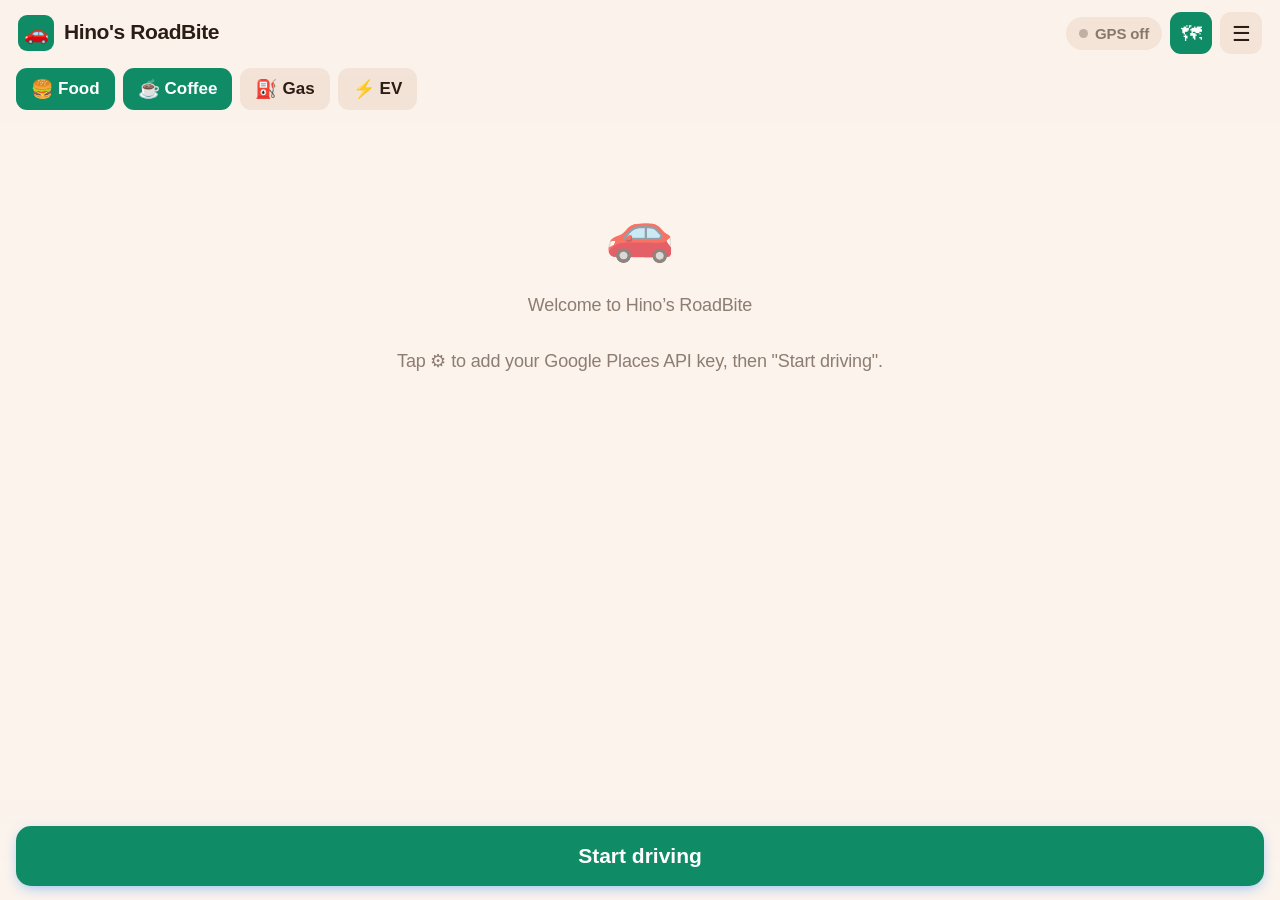
==== warm/index.html @ 53ab67bc "Add warm-themed variant site at /warm/ Separate page that reuses the shared app.js + injected config" ====
<!DOCTYPE html>
<html lang="en">
<head>
  <meta charset="UTF-8" />
  <meta name="viewport" content="width=device-width, initial-scale=1, viewport-fit=cover, maximum-scale=1, user-scalable=no" />
  <meta name="theme-color" media="(prefers-color-scheme: light)" content="#fbf3ec" />
  <meta name="theme-color" media="(prefers-color-scheme: dark)" content="#19120e" />
  <meta name="apple-mobile-web-app-capable" content="yes" />
  <meta name="apple-mobile-web-app-status-bar-style" content="default" />
  <meta name="apple-mobile-web-app-title" content="Hino's RoadBite" />
  <link rel="manifest" href="manifest.webmanifest" />
  <link rel="apple-touch-icon" href="../icon-180.png" />
  <link rel="stylesheet" href="../style.css" />
  <link rel="stylesheet" href="warm.css" />
  <title>RoadBite — Warm</title>
</head>
<body>
  <header id="status-bar">
    <div class="brand">
      <span class="logo">🚗</span>
      <span class="title">Hino's RoadBite</span>
    </div>
    <div class="header-actions">
      <div id="gps" class="gps off">
        <span class="dot"></span>
        <span id="gps-text">GPS off</span>
      </div>
      <button id="map-toggle" class="icon-btn" aria-label="Toggle map">🗺</button>
      <button id="menu-btn" class="icon-btn" aria-label="Menu">☰</button>
    </div>
  </header>

  <nav id="filters">
    <div class="cats" id="cat-list">
      <button class="cat-chip active" data-cat="food"><span>🍔</span> Food</button>
      <button class="cat-chip active" data-cat="coffee"><span>☕</span> Coffee</button>
      <button class="cat-chip" data-cat="gas"><span>⛽</span> Gas</button>
      <button class="cat-chip" data-cat="ev"><span>⚡</span> EV</button>
    </div>
  </nav>

  <main>
    <div id="map-wrap" class="map-wrap hidden">
      <div id="map" class="map"></div>
      <button id="recenter-btn" class="recenter" aria-label="Recenter on my location">
        <svg viewBox="0 0 24 24" fill="none" stroke="currentColor" stroke-width="2" stroke-linecap="round">
          <circle cx="12" cy="12" r="6"/>
          <line x1="12" y1="1.5" x2="12" y2="4"/><line x1="12" y1="20" x2="12" y2="22.5"/>
          <line x1="1.5" y1="12" x2="4" y2="12"/><line x1="20" y1="12" x2="22.5" y2="12"/>
          <circle cx="12" cy="12" r="1.6" fill="currentColor" stroke="none"/>
        </svg>
      </button>
    </div>
    <div id="quick-dest" class="quick hidden"></div>
    <div id="heading-banner" class="hidden"></div>
    <div id="controls" class="hidden">
      <div class="controls-row">
        <div class="sort-seg" id="sort-seg">
          <button class="sort-btn active" data-sort="best">Best</button>
          <button class="sort-btn" data-sort="closest">Closest</button>
          <button class="sort-btn" data-sort="cheapest">Cheapest</button>
        </div>
        <button id="opennow-toggle" class="chip">Open now</button>
      </div>
      <div class="controls-row time-row" id="time-seg">
        <span class="time-label">⏱ Reach in</span>
        <button class="time-btn active" data-min="0">Any</button>
        <button class="time-btn" data-min="15">15 min</button>
        <button class="time-btn" data-min="30">30 min</button>
        <button class="time-btn" data-min="60">1 hr</button>
      </div>
    </div>
    <ul id="results"></ul>
    <div id="empty" class="empty hidden"></div>
  </main>

  <button id="start-btn" class="primary">Start driving</button>

  <!-- Settings sheet -->
  <div id="settings" class="sheet hidden">
    <div class="sheet-inner">
      <h2>Settings</h2>

      <label class="field">
        <span>Google Places API key</span>
        <input id="api-key" type="text" placeholder="AIza…" autocomplete="off" spellcheck="false" />
        <small>Stored only on this device. Needs Maps JavaScript API + Places API (New) enabled.</small>
      </label>

      <label class="field">
        <span>Destination <span id="dest-status" class="muted"></span></span>
        <input id="dest" type="text" placeholder="e.g. Lewiston, ME" autocomplete="off" />
        <small>Sets your travel direction toward this place. Leave blank to use your live GPS heading.</small>
      </label>

      <label class="field">
        <span>🏠 Home <span id="home-status" class="muted"></span></span>
        <input id="home" type="text" placeholder="e.g. Philadelphia, PA" autocomplete="off" />
        <small>Appears as a one-tap destination on the home screen.</small>
      </label>

      <div class="field">
        <span>⭐ Favorite destinations</span>
        <div id="fav-list" class="favs"></div>
        <div class="fav-add">
          <input id="fav-input" type="text" placeholder="Add a place…" autocomplete="off" />
          <button id="fav-add-btn" type="button" class="chip">Add</button>
        </div>
        <small id="fav-msg">Saved places show as one-tap chips at the top of the home screen.</small>
      </div>

      <div class="field">
        <span>Cuisines <span class="muted">(food category)</span></span>
        <div id="cuisine-list" class="cuisines"></div>
        <small>Pick one or more to narrow restaurants. None selected = all restaurants.</small>
      </div>

      <label class="field row">
        <input id="starbucks-only" type="checkbox" />
        <span>Starbucks only (coffee)</span>
      </label>

      <label class="field row">
        <input id="alert-nearby" type="checkbox" />
        <span>Buzz me when a great stop (≥4.5★) is within 1 mi</span>
      </label>

      <label class="field row">
        <input id="units-km" type="checkbox" />
        <span>Show distances in kilometers</span>
      </label>

      <label class="field row">
        <input id="ahead-only" type="checkbox" checked />
        <span>Only show places ahead of me</span>
      </label>

      <hr />

      <details>
        <summary>Fine-tuning (ratings, detour, range)</summary>
        <div id="stepper-list" class="steppers-list"></div>
      </details>
      <details>
        <summary>How to use</summary>
        <ol class="help">
          <li>Pick what you want from the chips up top — <b>Food</b>, <b>Coffee</b>, <b>Gas</b>, <b>EV</b> (tap more than one).</li>
          <li>Tap <b>Start driving</b> to use your live GPS. Results refresh as you drive.</li>
          <li>Set a <b>Destination</b> (or tap <b>Home</b> / a ⭐ favorite) to aim suggestions that way — or leave it on <b>📍 Live</b> to follow your heading.</li>
          <li>Use <b>Best / Closest / Cheapest</b> to re-sort, and <b>Open now</b> to hide closed spots.</li>
          <li>Tap the blue arrow for turn-by-turn in Maps. Tap a row to find it on the 🗺 map (and a pin to find its row).</li>
        </ol>
      </details>

      <details>
        <summary>About</summary>
        <p class="muted">Hino’s RoadBite finds well-rated restaurants, coffee, gas, and EV charging just ahead of you on a drive — ranked by how little they add to your route. Built for the Philadelphia ⇄ Lewiston, ME run. Place data and ratings from Google.</p>
        <p class="muted">Version <span id="app-version">1.0</span> · <a href="https://github.com/srinidharmalingam-create/roadbite" target="_blank" rel="noopener">source</a></p>
      </details>

      <details>
        <summary>Simulate driving (testing)</summary>
        <p class="muted">Run a mock Philly→Lewiston drive without moving. Useful to try the app at your desk.</p>
        <button id="sim-btn" class="chip">▶ Start simulation</button>
      </details>

      <button id="settings-done" class="primary">Done</button>
    </div>
  </div>

  <!-- Destination prompt (shown on Start driving when none is set) -->
  <div id="dest-prompt" class="sheet hidden">
    <div class="sheet-inner">
      <h2>Where are you headed?</h2>
      <p class="muted">Pick a destination so suggestions stay strictly ahead on your route. You can change it anytime.</p>
      <div id="prompt-quick" class="quick-prompt"></div>
      <label class="field">
        <input id="prompt-dest" type="text" placeholder="Enter a destination…" autocomplete="off" />
      </label>
      <button id="prompt-go" class="primary">Start driving</button>
      <button id="prompt-skip" class="linkbtn">Skip — use my live heading</button>
    </div>
  </div>

  <script src="../config.js"></script>
  <script src="../app.js"></script>
</body>
</html>
---- style.css ----
:root {
  /* Apple "light" system palette */
  --bg: #f2f2f7;
  --bg-elev: #ffffff;
  --card: #ffffff;
  --label: #000000;
  --label-2: rgba(60,60,67,.6);
  --label-3: rgba(60,60,67,.3);
  --separator: rgba(60,60,67,.18);
  --fill: rgba(118,118,128,.12);
  --fill-2: rgba(118,118,128,.16);
  --blue: #007aff;
  --green: #34c759;
  --red: #ff3b30;
  --orange: #ff9500;
  --brown: #a2845e;
  --gas: #5856d6;
  --ev: #30b0c7;
  --star: #ff9f0a;
  --seg-sel: #ffffff;
  --header-bg: rgba(249,249,251,.8);

  --radius: 14px;
  --safe-top: env(safe-area-inset-top, 0px);
  --safe-bottom: env(safe-area-inset-bottom, 0px);
}

@media (prefers-color-scheme: dark) {
  :root {
    --bg: #000000;
    --bg-elev: #1c1c1e;
    --card: #1c1c1e;
    --label: #ffffff;
    --label-2: rgba(235,235,245,.6);
    --label-3: rgba(235,235,245,.3);
    --separator: rgba(84,84,88,.65);
    --fill: rgba(118,118,128,.24);
    --fill-2: rgba(118,118,128,.36);
    --blue: #0a84ff;
    --green: #30d158;
    --red: #ff453a;
    --orange: #ff9f0a;
    --brown: #ac8e68;
    --gas: #5e5ce6;
    --ev: #40c8e0;
    --star: #ffd60a;
    --seg-sel: #636366;
    --header-bg: rgba(20,20,22,.8);
  }
}

* { box-sizing: border-box; -webkit-tap-highlight-color: transparent; }

html, body {
  margin: 0;
  color: var(--label);
  background: var(--bg);
  font-family: -apple-system, BlinkMacSystemFont, "SF Pro Text", "Segoe UI", Roboto, sans-serif;
  height: 100%;
  -webkit-font-smoothing: antialiased;
  letter-spacing: -.01em;
}

body {
  display: flex;
  flex-direction: column;
  min-height: 100dvh;
  padding-top: var(--safe-top);
  padding-bottom: var(--safe-bottom);
}

/* ---------- Header ---------- */
#status-bar {
  display: flex; align-items: center; justify-content: space-between;
  padding: 12px 18px 10px;
  position: sticky; top: 0; z-index: 6;
  background: var(--header-bg);
  backdrop-filter: saturate(180%) blur(20px);
  -webkit-backdrop-filter: saturate(180%) blur(20px);
}
.brand { display: flex; align-items: center; gap: 10px; min-width: 0; flex: 1 1 auto; }
.brand .logo {
  font-size: 20px; width: 36px; height: 36px; flex: 0 0 auto; display: grid; place-items: center;
  border-radius: 9px; background: var(--blue);
}
.brand .title {
  font-weight: 700; font-size: 21px; letter-spacing: -.02em;
  white-space: nowrap; overflow: hidden; text-overflow: ellipsis;
}

.header-actions { display: flex; align-items: center; gap: 8px; flex: 0 0 auto; }
.icon-btn {
  flex: 0 0 auto; width: 42px; height: 42px; border-radius: 11px; border: 0;
  background: var(--fill); color: var(--label); font-size: 21px; line-height: 1; cursor: pointer;
  display: grid; place-items: center; transition: .15s;
}
.icon-btn:active { opacity: .6; }
.icon-btn.active { background: var(--blue); color: #fff; }

.gps {
  display: flex; align-items: center; gap: 7px; flex: 0 0 auto;
  font-size: 15px; font-weight: 600;
  padding: 8px 13px; border-radius: 999px;
  background: var(--fill); color: var(--label-2);
}
/* On narrow screens (e.g. a folded cover display) shrink GPS to just the dot. */
@media (max-width: 400px) {
  #gps-text { display: none; }
  .gps { padding: 10px; }
}
.gps .dot { width: 9px; height: 9px; border-radius: 50%; background: var(--label-3); }
.gps.on { color: var(--green); background: rgba(52,199,89,.15); }
.gps.on .dot { background: var(--green); animation: pulse 1.8s infinite; }
.gps.error { color: var(--red); background: rgba(255,59,48,.15); }
.gps.error .dot { background: var(--red); }
@keyframes pulse {
  0% { box-shadow: 0 0 0 0 rgba(52,199,89,.5); }
  70% { box-shadow: 0 0 0 7px rgba(52,199,89,0); }
  100% { box-shadow: 0 0 0 0 rgba(52,199,89,0); }
}

/* ---------- Filters: category chips ---------- */
#filters {
  display: flex; align-items: center; gap: 8px;
  padding: 4px 16px 12px;
  position: sticky; top: 56px; z-index: 5;
  background: var(--header-bg);
  backdrop-filter: saturate(180%) blur(20px);
  -webkit-backdrop-filter: saturate(180%) blur(20px);
}
.cats {
  display: flex; flex-wrap: nowrap; gap: 8px; flex: 1; overflow-x: auto;
  scrollbar-width: none; padding-bottom: 1px;
}
.cats::-webkit-scrollbar { display: none; }
.cat-chip {
  flex: 0 0 auto; border: 0; background: var(--fill); color: var(--label);
  font-size: 17px; font-weight: 600; padding: 10px 15px; border-radius: 11px;
  cursor: pointer; transition: .15s; display: inline-flex; align-items: center; gap: 5px;
}
.cat-chip span { font-size: 18px; }
.cat-chip:active { opacity: .6; }
.cat-chip.active { background: var(--blue); color: #fff; }
.chip {
  border: 0; background: var(--fill); color: var(--blue);
  font-size: 19px; font-weight: 600; padding: 10px 14px; border-radius: 11px; cursor: pointer;
  white-space: nowrap; transition: .15s; flex: 0 0 auto;
}
.chip:active { opacity: .6; }

/* ---------- Main ---------- */
main { flex: 1; overflow-y: auto; padding: 6px 16px 140px; }

/* Map */
.map-wrap { position: relative; margin: 4px 0 12px; }
.map {
  width: 100%; height: 220px; border-radius: 14px; overflow: hidden;
  background: var(--fill);
}
.recenter {
  position: absolute; right: 12px; bottom: 12px;
  width: 46px; height: 46px; border-radius: 50%;
  border: 0; background: var(--bg-elev); color: var(--blue); cursor: pointer;
  box-shadow: 0 2px 10px rgba(0,0,0,.28);
  display: grid; place-items: center;
}
.recenter svg { width: 24px; height: 24px; }
.recenter:active { opacity: .7; }

/* Sort + Open-now controls */
#controls { display: flex; flex-direction: column; gap: 8px; margin-bottom: 12px; }
.controls-row { display: flex; align-items: center; gap: 8px; }
.time-row { gap: 6px; overflow-x: auto; scrollbar-width: none; }
.time-row::-webkit-scrollbar { display: none; }
.time-label { font-size: 14px; font-weight: 600; color: var(--label-2); flex: 0 0 auto; }
.time-btn {
  flex: 0 0 auto; border: 0; background: var(--fill); color: var(--label);
  font-size: 14px; font-weight: 600; padding: 8px 12px; border-radius: 9px; cursor: pointer; transition: .15s;
}
.time-btn:active { opacity: .6; }
.time-btn.active { background: var(--blue); color: #fff; }
.sort-seg {
  display: flex; background: var(--fill); border-radius: 10px; padding: 3px; flex: 1;
}
.sort-btn {
  flex: 1; border: 0; background: transparent; color: var(--label);
  font-size: 15px; font-weight: 600; padding: 8px 4px; border-radius: 8px;
  cursor: pointer; transition: .15s;
}
.sort-btn.active {
  background: var(--seg-sel); color: var(--label);
  box-shadow: 0 3px 8px rgba(0,0,0,.12), 0 1px 1px rgba(0,0,0,.04);
}
#opennow-toggle { font-size: 15px; }
#opennow-toggle.active { background: var(--green); color: #fff; }

/* Quick destination chips (Home + favorites) */
.quick {
  display: flex; gap: 8px; overflow-x: auto; padding: 4px 2px 12px;
  scrollbar-width: none;
}
.quick::-webkit-scrollbar { display: none; }
.qd {
  flex: 0 0 auto; border: .5px solid var(--separator); background: var(--card); color: var(--label);
  font-size: 16px; font-weight: 600; padding: 9px 15px; border-radius: 999px; cursor: pointer;
  transition: .15s; white-space: nowrap;
}
.qd:active { opacity: .6; }
.qd.active { background: var(--blue); color: #fff; border-color: var(--blue); }

#heading-banner {
  display: flex; align-items: center; justify-content: center; gap: 7px;
  color: var(--label-2); font-size: 16px; font-weight: 500;
  padding: 2px 0 14px; text-align: center;
}
#heading-banner b { color: var(--label); font-weight: 600; }
#heading-banner .sep { color: var(--label-3); }

/* Rows grouped into one inset card like Apple Maps lists */
#results {
  list-style: none; margin: 0; padding: 0;
  background: var(--card); border-radius: var(--radius); overflow: hidden;
  box-shadow: 0 1px 0 rgba(0,0,0,.02);
}

.row {
  display: flex; align-items: center; gap: 14px;
  padding: 15px 16px;
  position: relative;
  animation: rise .28s ease backwards;
}
.row + .row::before {
  content: ""; position: absolute; top: 0; left: 70px; right: 0;
  border-top: .5px solid var(--separator);
}
#results .row:nth-child(1){animation-delay:.02s} #results .row:nth-child(2){animation-delay:.05s}
#results .row:nth-child(3){animation-delay:.08s} #results .row:nth-child(4){animation-delay:.11s}
#results .row:nth-child(n+5){animation-delay:.14s}
@keyframes rise { from { opacity: 0; transform: translateY(6px); } to { opacity: 1; transform: none; } }
.row:active { background: var(--fill); }
.row.hl { animation: rowflash 1.6s ease; }
@keyframes rowflash {
  0%, 100% { background: transparent; }
  15%, 55% { background: rgba(10,132,255,.16); }
}

.cat-icon {
  width: 40px; height: 40px; border-radius: 9px; flex: 0 0 auto;
  display: grid; place-items: center; color: #fff;
}
.cat-icon svg { width: 24px; height: 24px; }
.row.food .cat-icon { background: var(--orange); }
.row.coffee .cat-icon { background: var(--brown); }
.row.gas .cat-icon { background: var(--gas); }
.row.ev .cat-icon { background: var(--ev); }

.info { flex: 1; min-width: 0; }
.title {
  font-weight: 600; font-size: 19px; letter-spacing: -.02em;
  white-space: nowrap; overflow: hidden; text-overflow: ellipsis; margin-bottom: 3px;
}
.sub, .line3 {
  font-size: 15.5px; color: var(--label-2);
  white-space: nowrap; overflow: hidden; text-overflow: ellipsis;
}
.line3 { margin-top: 2px; }
.sub .stars { color: var(--star); font-weight: 600; }
.sub .count { color: var(--label-2); }
.mid { margin: 0 5px; color: var(--label-3); }
.line3 .detour { color: var(--green); font-weight: 500; }
.line3 .open { color: var(--green); font-weight: 600; }
.line3 .open.closed { color: var(--red); }
.line3 .price { color: var(--green); font-weight: 700; }
.line3 .evinfo { color: var(--ev); font-weight: 600; }

.trail {
  flex: 0 0 auto; display: flex; flex-direction: column; align-items: center; gap: 6px;
}
.trail .away { font-size: 15px; font-weight: 600; color: var(--label-2); letter-spacing: -.02em; }
.trail .eta { font-size: 13px; font-weight: 700; color: var(--blue); margin-top: -2px; }
.trail-btns { display: flex; align-items: center; gap: 8px; }
.dirs {
  width: 50px; height: 50px; border-radius: 50%;
  border: 0; background: var(--blue); color: #fff; cursor: pointer;
  display: grid; place-items: center; transition: transform .12s;
}
.dirs svg { width: 25px; height: 25px; transform: translateX(-1px); }
.dirs:active { transform: scale(.9); }
.share {
  width: 40px; height: 40px; border-radius: 50%;
  border: 0; background: var(--fill); color: var(--blue); cursor: pointer;
  display: grid; place-items: center; transition: transform .12s;
}
.share svg { width: 20px; height: 20px; }
.share:active { transform: scale(.9); }

/* Toast */
#toast {
  position: fixed; left: 50%; bottom: calc(90px + var(--safe-bottom)); transform: translateX(-50%) translateY(10px);
  background: var(--label); color: var(--bg); font-size: 15px; font-weight: 600;
  padding: 12px 18px; border-radius: 999px; box-shadow: 0 6px 20px rgba(0,0,0,.3);
  opacity: 0; pointer-events: none; transition: opacity .2s, transform .2s; z-index: 30;
  max-width: 88%; text-align: center;
}
#toast.show { opacity: 1; transform: translateX(-50%) translateY(0); }

/* Destination prompt */
#dest-prompt .sheet-inner p { margin: 0 0 16px; font-size: 15px; line-height: 1.45; }
.quick-prompt { display: flex; flex-wrap: wrap; gap: 8px; margin-bottom: 16px; }
.quick-prompt:empty { display: none; }
#prompt-go { width: 100%; margin: 4px 0 0; }
.linkbtn {
  display: block; width: 100%; margin: 14px 0 0; padding: 12px;
  border: 0; background: transparent; color: var(--blue);
  font-size: 16px; font-weight: 600; cursor: pointer;
}
.linkbtn:active { opacity: .6; }

/* Stepper controls (replace sliders — no drag to catch while scrolling) */
.steppers-list { margin-top: 6px; }
.steppers-list .field { margin-bottom: 18px; }
.stepper { display: flex; align-items: center; justify-content: space-between; gap: 12px; }
.stepper-label { font-weight: 600; font-size: 16px; }
.stepper-ctl {
  display: flex; align-items: center; background: var(--fill); border-radius: 12px; flex: 0 0 auto;
}
.step-btn {
  width: 48px; height: 46px; border: 0; background: transparent; color: var(--blue);
  font-size: 26px; font-weight: 600; line-height: 1; cursor: pointer; display: grid; place-items: center;
}
.step-btn:active { opacity: .45; }
.stepper-val { min-width: 66px; text-align: center; font-size: 16px; font-weight: 700; }

/* ---------- Empty / welcome ---------- */
.empty {
  text-align: center; color: var(--label-2); padding: 60px 28px; font-size: 18px; line-height: 1.55;
  white-space: pre-line;
}
.empty .big { font-size: 56px; display: block; margin-bottom: 16px; }

/* ---------- Start button ---------- */
.primary {
  border: 0; color: #fff; font-size: 21px; font-weight: 600;
  padding: 18px; border-radius: 15px; cursor: pointer; background: var(--blue);
  margin: 0 16px calc(14px + var(--safe-bottom)); width: calc(100% - 32px);
  transition: transform .12s, opacity .12s;
  box-shadow: 0 4px 14px -4px rgba(0,122,255,.5);
}
.primary:active { opacity: .85; transform: scale(.99); }
#start-btn { position: fixed; bottom: 0; left: 0; z-index: 3; }
#start-btn.running { background: var(--red); box-shadow: 0 4px 14px -4px rgba(255,59,48,.5); }

/* fade behind fixed button */
body::after {
  content: ""; position: fixed; left: 0; right: 0; bottom: 0; height: 110px; pointer-events: none;
  background: linear-gradient(180deg, transparent, var(--bg) 78%); z-index: 1;
}

.hidden { display: none !important; }
.muted { color: var(--label-2); }

/* ---------- Settings sheet ---------- */
.sheet {
  position: fixed; inset: 0; z-index: 20;
  background: rgba(0,0,0,.35);
  display: flex; align-items: flex-end;
  animation: fade .2s ease;
}
@media (prefers-color-scheme: dark) { .sheet { background: rgba(0,0,0,.6); } }
@keyframes fade { from { opacity: 0; } to { opacity: 1; } }
.sheet-inner {
  background: var(--bg); width: 100%; max-height: 92dvh; overflow-y: auto;
  border-radius: 14px 14px 0 0; padding: 8px 20px calc(24px + var(--safe-bottom));
  animation: slideUp .3s cubic-bezier(.2,.85,.3,1);
}
@keyframes slideUp { from { transform: translateY(50px); } to { transform: none; } }
.sheet-inner::before {
  content: ""; display: block; width: 36px; height: 5px; border-radius: 99px;
  background: var(--label-3); margin: 0 auto 16px;
}
.sheet h2 { margin: 2px 0 22px; font-size: 26px; font-weight: 700; letter-spacing: -.02em; }
.field { display: flex; flex-direction: column; gap: 10px; margin-bottom: 24px; font-size: 16px; }
.field.row { flex-direction: row; align-items: center; gap: 13px; padding: 0; }
.field.row::before { content: none; }
.field > span { font-weight: 600; font-size: 17px; }
.field > span b { color: var(--blue); }
.field > span .muted { font-weight: 400; }

.cuisines { display: flex; flex-wrap: wrap; gap: 9px; }
.cuisine-chip {
  border: .5px solid var(--separator); background: var(--card); color: var(--label);
  font-size: 17px; font-weight: 500; padding: 9px 15px; border-radius: 999px; cursor: pointer;
  transition: .15s;
}
.cuisine-chip:active { opacity: .6; }
.cuisine-chip.active { background: var(--blue); color: #fff; border-color: var(--blue); }

#dest-status { font-size: 15px; font-weight: 500; }

.favs { display: flex; flex-direction: column; gap: 8px; }
.favs.empty-favs { display: none; }
.fav-row {
  display: flex; align-items: center; justify-content: space-between; gap: 10px;
  background: var(--card); border: .5px solid var(--separator); border-radius: 11px;
  padding: 11px 14px; font-size: 16px;
}
.fav-row span { overflow: hidden; text-overflow: ellipsis; white-space: nowrap; }
.fav-del {
  flex: 0 0 auto; border: 0; background: var(--fill); color: var(--label-2);
  width: 30px; height: 30px; border-radius: 50%; font-size: 14px; cursor: pointer;
}
.fav-del:active { opacity: .6; }
.fav-add { display: flex; gap: 8px; }
.fav-add input { flex: 1; }
.fav-add .chip { background: var(--blue); color: #fff; }
.field small { color: var(--label-2); font-weight: 400; line-height: 1.45; font-size: 15px; }
.field input[type=text] {
  background: var(--card); border: .5px solid var(--separator); color: var(--label);
  padding: 15px; border-radius: 11px; font-size: 18px;
}
.field input[type=text]:focus { outline: none; border-color: var(--blue); }
.field input[type=range] { accent-color: var(--blue); height: 30px; }
.field input[type=checkbox] { width: 26px; height: 26px; accent-color: var(--blue); }
.sheet hr { border: 0; border-top: .5px solid var(--separator); margin: 6px 0 18px; }
.sheet details summary { font-weight: 600; cursor: pointer; padding: 8px 0; color: var(--blue); font-size: 17px; }
.sheet details p { font-size: 15px; color: var(--label-2); line-height: 1.5; }
.sheet details p a { color: var(--blue); }
.help { font-size: 15px; color: var(--label); line-height: 1.55; margin: 6px 0; padding-left: 22px; }
.help li { margin-bottom: 8px; }
.help b { font-weight: 600; }
---- warm/warm.css ----
/* Warm & friendly palette — overrides the base variables (loaded after style.css).
   Cream background, white cards, coral/amber food & coffee, friendly teal action. */
:root {
  --bg: #fbf3ec;
  --bg-elev: #ffffff;
  --card: #ffffff;
  --label: #2b1d16;
  --label-2: rgba(74,52,40,.62);
  --label-3: rgba(74,52,40,.3);
  --separator: rgba(120,80,55,.18);
  --fill: rgba(184,116,72,.12);
  --fill-2: rgba(184,116,72,.18);
  --blue: #0f8c66;          /* friendly teal action accent */
  --green: #2e9e58;
  --red: #d7402f;
  --orange: #e8703a;        /* food */
  --brown: #b07b4f;         /* coffee */
  --gas: #8a6ad9;
  --ev: #1fa7a0;
  --star: #e8a317;
  --seg-sel: #ffffff;
  --header-bg: rgba(251,243,236,.82);
}

@media (prefers-color-scheme: dark) {
  :root {
    --bg: #19120e;
    --bg-elev: #241a14;
    --card: #241a14;
    --label: #fbefe7;
    --label-2: rgba(245,225,210,.62);
    --label-3: rgba(245,225,210,.32);
    --separator: rgba(120,90,70,.6);
    --fill: rgba(220,160,110,.16);
    --fill-2: rgba(220,160,110,.26);
    --blue: #2fb78f;
    --green: #34c759;
    --red: #ff6a5a;
    --orange: #ff9f5a;
    --brown: #c9966b;
    --gas: #9a86e6;
    --ev: #45cfc0;
    --star: #ffcf5c;
    --seg-sel: #4a3a2e;
    --header-bg: rgba(36,26,20,.82);
  }
}
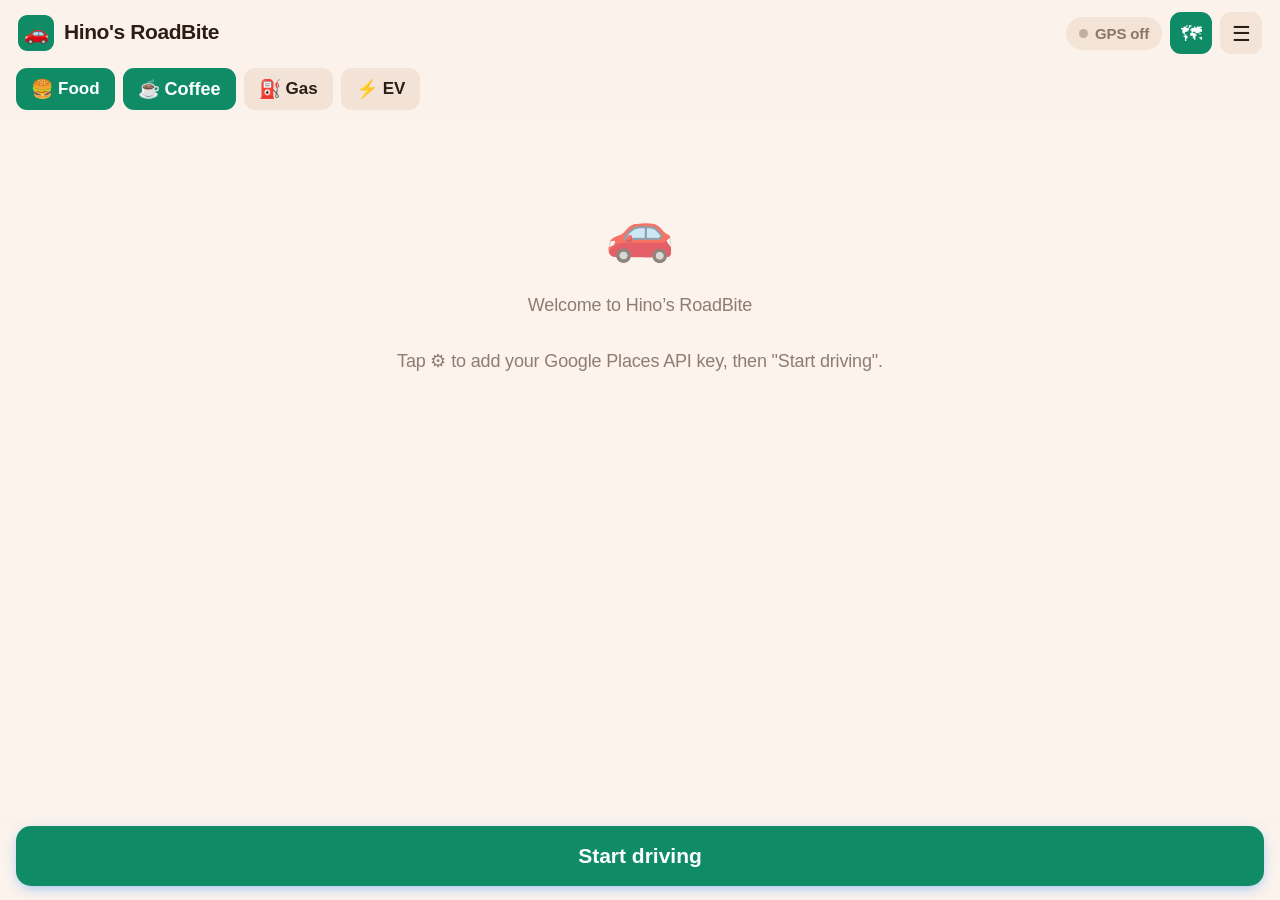
==== commit 0c03da92: "3-state Coffee chip (Coffee / Starbucks / off) + network-first service worker - Coffee chip cycles o" ====
--- a/warm/index.html
+++ b/warm/index.html
@@ -33,7 +33,7 @@
   <nav id="filters">
     <div class="cats" id="cat-list">
       <button class="cat-chip active" data-cat="food"><span>🍔</span> Food</button>
-      <button class="cat-chip active" data-cat="coffee"><span>☕</span> Coffee</button>
+      <button class="cat-chip active" data-cat="coffee"><span class="ci" aria-hidden="true">☕</span> <span class="cl">Coffee</span></button>
       <button class="cat-chip" data-cat="gas"><span>⛽</span> Gas</button>
       <button class="cat-chip" data-cat="ev"><span>⚡</span> EV</button>
     </div>
@@ -116,11 +116,6 @@
       </div>
 
       <label class="field row">
-        <input id="starbucks-only" type="checkbox" />
-        <span>Starbucks only (coffee)</span>
-      </label>
-
-      <label class="field row">
         <input id="alert-nearby" type="checkbox" />
         <span>Buzz me when a great stop (≥4.5★) is within 1 mi</span>
       </label>
--- a/style.css
+++ b/style.css
@@ -141,6 +141,7 @@
 .cat-chip span { font-size: 18px; }
 .cat-chip:active { opacity: .6; }
 .cat-chip.active { background: var(--blue); color: #fff; }
+.cat-chip.sbux { background: #00704a; color: #fff; }   /* Starbucks green */
 .chip {
   border: 0; background: var(--fill); color: var(--blue);
   font-size: 19px; font-weight: 600; padding: 10px 14px; border-radius: 11px; cursor: pointer;
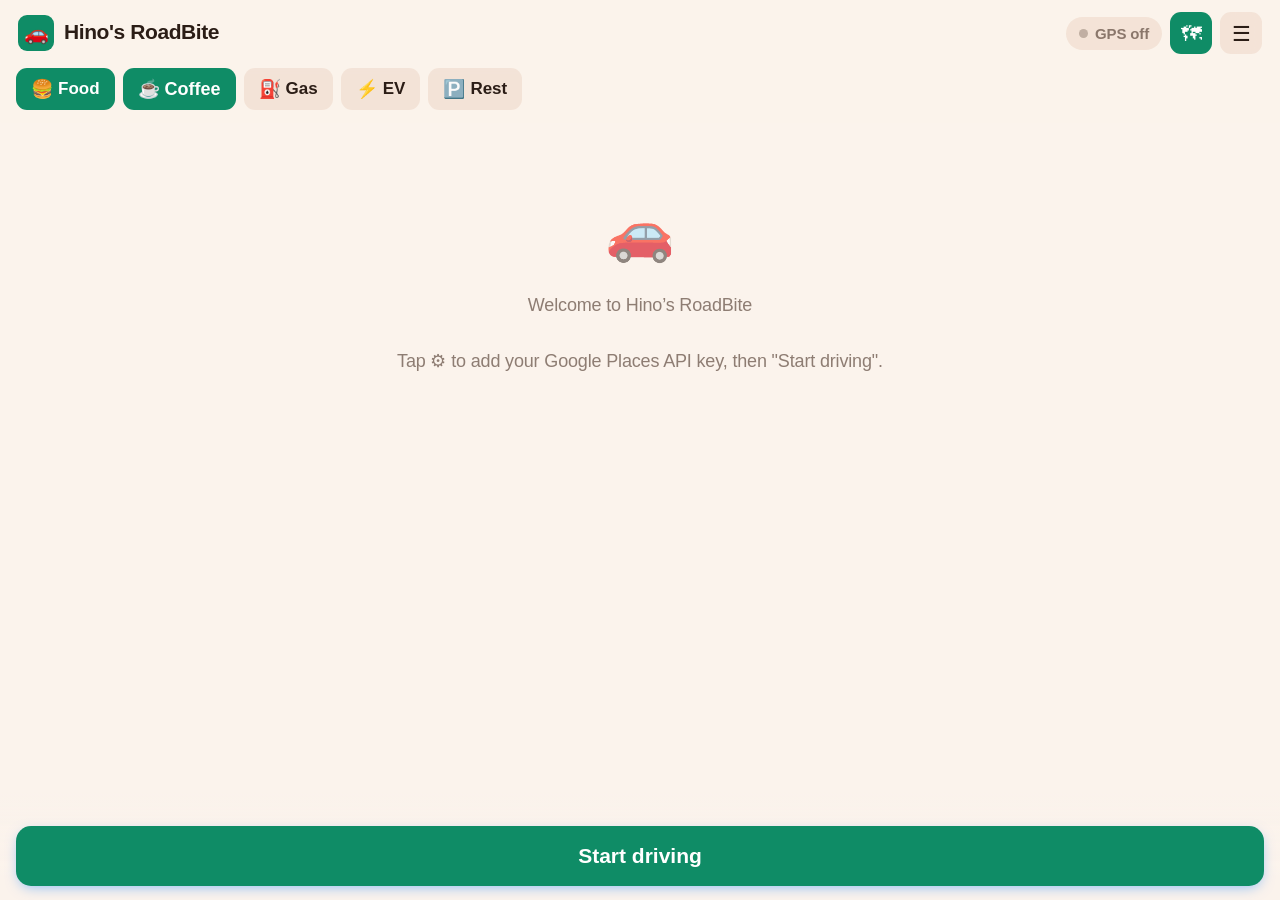
==== commit c6e29522: "Add 2h/3h reach-in windows, Rest-area category, and a place-details sheet - Reach in: add 2 hr and 3" ====
--- a/warm/index.html
+++ b/warm/index.html
@@ -36,6 +36,7 @@
       <button class="cat-chip active" data-cat="coffee"><span class="ci" aria-hidden="true">☕</span> <span class="cl">Coffee</span></button>
       <button class="cat-chip" data-cat="gas"><span>⛽</span> Gas</button>
       <button class="cat-chip" data-cat="ev"><span>⚡</span> EV</button>
+      <button class="cat-chip" data-cat="rest"><span>🅿️</span> Rest</button>
     </div>
   </nav>
 
@@ -68,6 +69,8 @@
         <button class="time-btn" data-min="15">15 min</button>
         <button class="time-btn" data-min="30">30 min</button>
         <button class="time-btn" data-min="60">1 hr</button>
+        <button class="time-btn" data-min="120">2 hr</button>
+        <button class="time-btn" data-min="180">3 hr</button>
       </div>
     </div>
     <ul id="results"></ul>
@@ -177,6 +180,11 @@
     </div>
   </div>
 
+  <!-- Place details (opens when you tap a result) -->
+  <div id="detail" class="sheet hidden">
+    <div class="sheet-inner" id="detail-inner"></div>
+  </div>
+
   <script src="../config.js"></script>
   <script src="../app.js"></script>
 </body>
--- a/style.css
+++ b/style.css
@@ -16,6 +16,7 @@
   --brown: #a2845e;
   --gas: #5856d6;
   --ev: #30b0c7;
+  --rest: #3f9e56;
   --star: #ff9f0a;
   --seg-sel: #ffffff;
   --header-bg: rgba(249,249,251,.8);
@@ -43,6 +44,7 @@
     --brown: #ac8e68;
     --gas: #5e5ce6;
     --ev: #40c8e0;
+    --rest: #4cb567;
     --star: #ffd60a;
     --seg-sel: #636366;
     --header-bg: rgba(20,20,22,.8);
@@ -254,6 +256,7 @@
 .row.coffee .cat-icon { background: var(--brown); }
 .row.gas .cat-icon { background: var(--gas); }
 .row.ev .cat-icon { background: var(--ev); }
+.row.rest .cat-icon { background: var(--rest); }
 
 .info { flex: 1; min-width: 0; }
 .title {
@@ -429,3 +432,48 @@
 .help { font-size: 15px; color: var(--label); line-height: 1.55; margin: 6px 0; padding-left: 22px; }
 .help li { margin-bottom: 8px; }
 .help b { font-weight: 600; }
+
+/* ---------- Place details sheet ---------- */
+#detail-inner { position: relative; }
+.detail-x {
+  position: absolute; top: 2px; right: 2px; width: 36px; height: 36px; border-radius: 50%;
+  border: 0; background: var(--fill); color: var(--label-2); display: grid; place-items: center; cursor: pointer;
+}
+.detail-x svg { width: 18px; height: 18px; }
+.d-photo {
+  height: 170px; border-radius: 14px; margin: 4px 0 14px;
+  background-size: cover; background-position: center; background-color: var(--fill);
+}
+.d-head { display: flex; gap: 12px; align-items: flex-start; margin-bottom: 16px; padding-right: 40px; }
+.d-head .cat-icon { width: 44px; height: 44px; border-radius: 11px; color: #fff; flex: 0 0 auto; }
+.d-head .cat-icon svg { width: 26px; height: 26px; }
+.d-name { margin: 0 0 3px; font-size: 21px; font-weight: 700; line-height: 1.2; }
+.d-sub { font-size: 15px; color: var(--label-2); }
+.d-sub .d-rating { color: var(--star); font-weight: 700; }
+
+.d-actions { display: flex; gap: 8px; margin-bottom: 18px; flex-wrap: wrap; }
+.d-act {
+  flex: 1 1 0; min-width: 72px; display: flex; flex-direction: column; align-items: center; gap: 4px;
+  padding: 11px 6px; border-radius: 12px; border: 0; background: var(--fill); color: var(--blue);
+  font-size: 13px; font-weight: 600; cursor: pointer; text-decoration: none;
+}
+.d-act svg { width: 22px; height: 22px; }
+.d-act.primary { background: var(--blue); color: #fff; }
+.d-act:active { opacity: .7; }
+
+.d-meta { display: flex; flex-direction: column; gap: 12px; margin-bottom: 16px; }
+.d-row { display: flex; gap: 10px; align-items: flex-start; font-size: 15px; line-height: 1.4; }
+.d-ic { flex: 0 0 auto; color: var(--label-2); }
+.d-ic svg { width: 20px; height: 20px; }
+#d-hours b { color: var(--label); }
+.d-hours-all { margin-top: 6px; }
+.d-hours-all summary { color: var(--blue); font-size: 14px; font-weight: 600; cursor: pointer; }
+.d-hours-all { font-size: 14px; color: var(--label-2); line-height: 1.7; }
+
+.d-summary { font-size: 15px; line-height: 1.5; margin: 0 0 16px; }
+.d-reviews { display: flex; flex-direction: column; gap: 12px; margin-bottom: 8px; }
+.d-review { background: var(--fill); border-radius: 12px; padding: 12px 14px; }
+.d-review-top { display: flex; justify-content: space-between; align-items: center; font-size: 15px; }
+.d-review-stars { color: var(--star); font-size: 13px; letter-spacing: 1px; }
+.d-review-when { font-size: 13px; margin: 1px 0 6px; }
+.d-review-text { font-size: 14px; line-height: 1.5; }
